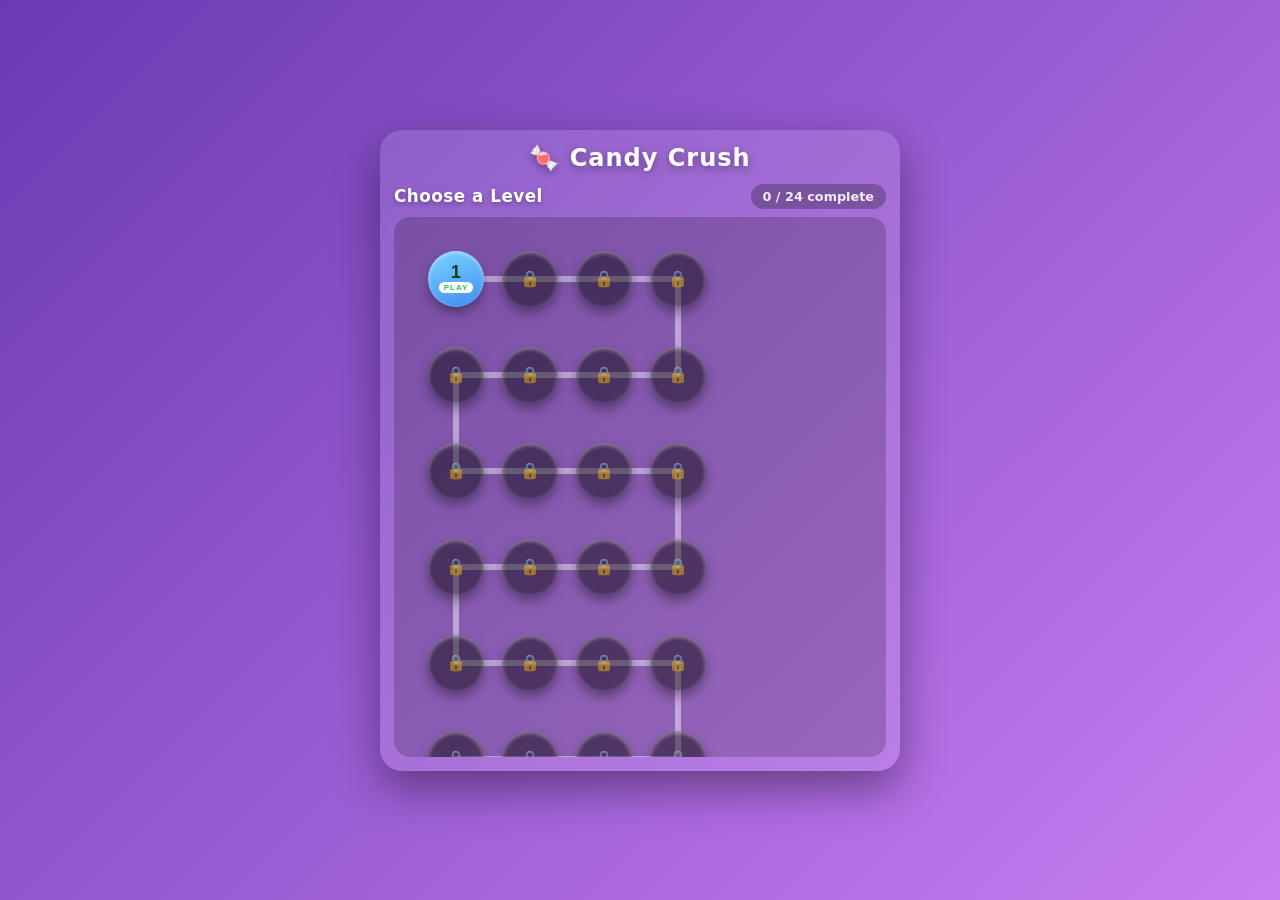
==== candy-crush.html @ fc4955db "Add single-file offline version (candy-crush.html)" ====
<!DOCTYPE html>
<html lang="en">
<head>
  <meta charset="UTF-8" />
  <meta name="viewport" content="width=device-width, initial-scale=1.0, maximum-scale=1.0, user-scalable=no, viewport-fit=cover" />
  <meta name="theme-color" content="#6a3ab2" />
  <meta name="apple-mobile-web-app-capable" content="yes" />
  <title>Candy Crush - Match 3 Game</title>
  <style>
* {
  margin: 0;
  padding: 0;
  box-sizing: border-box;
  -webkit-tap-highlight-color: transparent;
}

:root {
  --bg-1: #6a3ab2;
  --bg-2: #c87df2;
  --btn: #ff6b6b;
  --btn-hover: #ff5252;
  --gold: #ffd93d;
}

html, body {
  overscroll-behavior: none;
}

body {
  font-family: 'Segoe UI', 'Poppins', system-ui, sans-serif;
  min-height: 100vh;
  display: flex;
  align-items: center;
  justify-content: center;
  background: linear-gradient(135deg, var(--bg-1), var(--bg-2));
  background-attachment: fixed;
  padding: 12px;
  overflow: hidden;
  touch-action: manipulation;
  -webkit-user-select: none;
  user-select: none;
  -webkit-touch-callout: none;
}

.game-container {
  width: min(92vw, 520px);
  max-height: 96vh;
  display: flex;
  flex-direction: column;
  gap: 12px;
  padding: 14px;
  border-radius: 22px;
  background: rgba(255, 255, 255, 0.12);
  box-shadow: 0 18px 45px rgba(0, 0, 0, 0.4);
  backdrop-filter: blur(6px);
}

.hud {
  display: flex;
  justify-content: space-between;
  gap: 6px;
}

.hud-item {
  flex: 1;
  text-align: center;
  background: rgba(0, 0, 0, 0.25);
  border-radius: 12px;
  padding: 8px 4px;
  color: #fff;
}

.hud-label {
  display: block;
  font-size: 0.7rem;
  text-transform: uppercase;
  letter-spacing: 1px;
  opacity: 0.85;
}

.hud-value {
  display: block;
  font-size: 1.35rem;
  font-weight: 800;
  line-height: 1.2;
  text-shadow: 0 2px 4px rgba(0, 0, 0, 0.3);
}

.progress-bar {
  height: 14px;
  border-radius: 10px;
  background: rgba(0, 0, 0, 0.3);
  overflow: hidden;
}

.progress-fill {
  height: 100%;
  width: 0%;
  border-radius: 10px;
  background: linear-gradient(90deg, #ffd93d, #ff8f3a);
  transition: width 0.4s ease;
}

.board-wrapper {
  position: relative;
}

.board {
  display: grid;
  grid-template-columns: repeat(8, 1fr);
  gap: 5px;
  background: linear-gradient(160deg, #3b1d6e, #241040);
  border-radius: 16px;
  padding: 8px;
  box-shadow: inset 0 4px 14px rgba(0, 0, 0, 0.5);
  user-select: none;
  -webkit-user-select: none;
  touch-action: none;
}

.cell {
  aspect-ratio: 1;
  border-radius: 14px;
  display: flex;
  align-items: center;
  justify-content: center;
  font-size: clamp(22px, 5.5vw, 34px);
  cursor: pointer;
  transition: transform 0.12s ease;
  position: relative;
}

.cell:hover {
  transform: scale(1.08);
}

.cell.selected {
  outline: 3px solid var(--gold);
  box-shadow: 0 0 0 3px rgba(255, 217, 61, 0.35);
  transform: scale(1.1);
}

.cell.float-anim {
  animation: floaty 0.5s ease;
}

@keyframes floaty {
  0%   { transform: translateY(0) scale(1); }
  40%  { transform: translateY(-14px) scale(1.12); }
  70%  { transform: translateY(-6px) scale(1.05); }
  100% { transform: translateY(0) scale(1); }
}

.cell.pop-anim {
  animation: pop 0.35s ease forwards;
}

@keyframes pop {
  0%   { transform: scale(1); opacity: 1; }
  100% { transform: scale(0); opacity: 0; }
}

.cell.swap-anim {
  transition: transform 0.25s ease;
}

.cell.fall-anim {
  transition: transform 0.3s ease;
}

.overlay {
  position: absolute;
  inset: 0;
  display: flex;
  align-items: center;
  justify-content: center;
  background: rgba(20, 5, 40, 0.75);
  border-radius: 16px;
  z-index: 10;
}

.overlay.hidden {
  display: none;
}

.overlay-card {
  background: linear-gradient(160deg, #ffd93d, #ff9f1c);
  color: #572825;
  border-radius: 20px;
  padding: 28px 30px;
  text-align: center;
  max-width: 85%;
  box-shadow: 0 12px 30px rgba(0, 0, 0, 0.5);
  animation: popIn 0.35s ease;
}

@keyframes popIn {
  0%   { transform: scale(0.7); opacity: 0; }
  100% { transform: scale(1); opacity: 1; }
}

.overlay-card h1 {
  font-size: 1.7rem;
  margin-bottom: 8px;
}

.overlay-card p {
  font-size: 0.95rem;
  margin-bottom: 12px;
  font-weight: 600;
  white-space: pre-line;
}

.overlay-stars {
  font-size: 2.6rem;
  letter-spacing: 12px;
  margin-bottom: 12px;
  text-shadow: 0 3px 8px rgba(0, 0, 0, 0.35);
  animation: starPop 0.5s ease;
}

.overlay-stars.hidden {
  display: none;
}

.star {
  color: #ffd700;
}

.star-empty {
  color: rgba(255, 255, 255, 0.35);
  text-shadow: none;
}

@keyframes starPop {
  0%   { transform: scale(0) rotate(-30deg); opacity: 0; }
  70%  { transform: scale(1.25) rotate(8deg); }
  100% { transform: scale(1) rotate(0); opacity: 1; }
}

.overlay-card button,
.btn-secondary {
  border: none;
  border-radius: 40px;
  padding: 12px 34px;
  font-size: 1rem;
  font-weight: 800;
  color: #fff;
  background: var(--btn);
  cursor: pointer;
  letter-spacing: 0.5px;
  box-shadow: 0 5px 0 #b83c3c;
  transition: background 0.15s ease, transform 0.1s ease, box-shadow 0.1s ease;
}

.overlay-card button:hover,
.btn-secondary:hover {
  background: var(--btn-hover);
}

.overlay-card button:active,
.btn-secondary:active {
  transform: translateY(3px);
  box-shadow: 0 2px 0 #b83c3c;
}

.tips {
  display: flex;
  align-items: center;
  justify-content: space-between;
  gap: 10px;
  color: rgba(255, 255, 255, 0.95);
  font-size: 0.85rem;
  font-weight: 600;
}

.tips .btn-secondary {
  padding: 9px 20px;
  font-size: 0.85rem;
  background: rgba(255, 255, 255, 0.2);
  box-shadow: 0 4px 0 rgba(0, 0, 0, 0.25);
}

.tips .btn-secondary:active {
  box-shadow: 0 2px 0 rgba(0, 0, 0, 0.25);
}

.tips .btn-secondary:hover {
  background: rgba(255, 255, 255, 0.32);
}

@media (max-width: 420px) {
  .tips {
    flex-direction: column;
    gap: 8px;
  }
}

/* ---------- Brand ---------- */
.brand {
  text-align: center;
}

.brand-title {
  font-size: 1.5rem;
  font-weight: 900;
  color: #fff;
  letter-spacing: 1px;
  text-shadow: 0 3px 8px rgba(0, 0, 0, 0.35);
}

/* ---------- Views ---------- */
.view.hidden {
  display: none;
}

/* ---------- Level map ---------- */
.map-view {
  width: 100%;
}

.map-header {
  display: flex;
  align-items: center;
  justify-content: space-between;
  margin-bottom: 8px;
}

.map-header h2 {
  color: #fff;
  font-size: 1.05rem;
  letter-spacing: 0.5px;
  text-shadow: 0 2px 5px rgba(0, 0, 0, 0.3);
}

.map-stats {
  color: rgba(255, 255, 255, 0.9);
  font-weight: 700;
  font-size: 0.8rem;
  background: rgba(0, 0, 0, 0.25);
  padding: 5px 12px;
  border-radius: 20px;
}

.map-list {
  position: relative;
  overflow-y: auto;
  -webkit-overflow-scrolling: touch;
  border-radius: 16px;
  background: rgba(0, 0, 0, 0.18);
  padding: 6px;
  scrollbar-width: thin;
}

.map-path {
  position: absolute;
  top: 0;
  left: 0;
  pointer-events: none;
}

.level-bubble {
  position: absolute;
  width: 56px;
  height: 56px;
  border-radius: 50%;
  border: none;
  display: flex;
  flex-direction: column;
  align-items: center;
  justify-content: center;
  font-weight: 900;
  font-size: 1.1rem;
  color: #fff;
  cursor: pointer;
  box-shadow: 0 6px 12px rgba(0, 0, 0, 0.35), inset 0 2px 4px rgba(255, 255, 255, 0.4);
  transition: transform 0.12s ease;
}

.level-bubble:hover {
  transform: scale(1.1);
}

.bubble-num {
  line-height: 1;
}

.level-bubble.done {
  background: linear-gradient(160deg, #ffd93d, #ff9f1c);
  color: #5a3b10;
}

.level-bubble.current {
  background: linear-gradient(160deg, #6dff7e, #1fc95e);
  color: #063d17;
  animation: pulse-glow 1.2s ease-in-out infinite;
}

.level-bubble.locked {
  background: rgba(0, 0, 0, 0.45);
  color: rgba(255, 255, 255, 0.55);
  cursor: not-allowed;
  font-size: 1rem;
  animation: none;
}

.level-bubble:not(.done):not(.locked) {
  background: linear-gradient(160deg, #7dd3ff, #3c8df1);
}

@keyframes pulse-glow {
  0%, 100% { box-shadow: 0 6px 12px rgba(0, 0, 0, 0.35), 0 0 0 0 rgba(109, 255, 126, 0.7); }
  50%      { box-shadow: 0 6px 12px rgba(0, 0, 0, 0.35), 0 0 0 12px rgba(109, 255, 126, 0); }
}

.bubble-tag {
  font-size: 0.5rem;
  font-weight: 900;
  letter-spacing: 1px;
  text-transform: uppercase;
  background: #fff;
  color: #1fc95e;
  border-radius: 20px;
  padding: 1px 5px;
  margin-top: 1px;
}

.bubble-stars {
  font-size: 0.55rem;
  color: #fff;
  letter-spacing: 1px;
  line-height: 1;
  margin-top: 1px;
}

.level-bubble.done .bubble-stars {
  color: #fff3bf;
}

.star-dim {
  color: rgba(255, 255, 255, 0.4);
}

/* ---------- Overlay actions ---------- */
.overlay-actions {
  display: flex;
  gap: 10px;
  justify-content: center;
}

.overlay-actions button.hidden {
  display: none;
}

.overlay-actions #overlayMapBtn {
  background: rgba(255, 255, 255, 0.25);
  box-shadow: 0 5px 0 rgba(0, 0, 0, 0.25);
}

.overlay-actions #overlayMapBtn:hover {
  background: rgba(255, 255, 255, 0.4);
}

.overlay-actions #overlayMapBtn:active {
  box-shadow: 0 2px 0 rgba(0, 0, 0, 0.25);
}

/* ---------- Tips buttons ---------- */
.btn-row {
  display: flex;
  gap: 8px;
}
</style>
</head>
<body>
  <div class="game-container">

    <header class="brand">
      <span class="brand-title">🍬 Candy Crush</span>
    </header>

    <!-- LEVEL MAP -->
    <section id="mapView" class="view">
      <header class="map-header">
        <h2>Choose a Level</h2>
        <span class="map-stats" id="mapProgress"></span>
      </header>
      <div id="mapList" class="map-list"></div>
    </section>

    <!-- GAME -->
    <section id="gameView" class="view hidden">
      <header class="hud">
        <div class="hud-item">
          <span class="hud-label">Score</span>
          <span class="hud-value" id="score">0</span>
        </div>
        <div class="hud-item">
          <span class="hud-label">Moves</span>
          <span class="hud-value" id="moves">30</span>
        </div>
        <div class="hud-item">
          <span class="hud-label">Level</span>
          <span class="hud-value" id="level">1</span>
        </div>
        <div class="hud-item" id="targetBox">
          <span class="hud-label">Target</span>
          <span class="hud-value" id="target">1000</span>
        </div>
      </header>

      <div class="progress-bar">
        <div class="progress-fill" id="progressFill"></div>
      </div>

      <div class="board-wrapper">
        <div class="board" id="board"></div>
        <div class="overlay" id="overlay">
          <div class="overlay-card">
            <h1 id="overlayTitle">Level 1</h1>
            <p id="overlayText"></p>
            <div class="overlay-stars hidden" id="overlayStars"></div>
            <div class="overlay-actions">
              <button type="button" id="overlayMapBtn">Map</button>
              <button type="button" id="overlayBtn">Play</button>
            </div>
          </div>
        </div>
      </div>

      <footer class="tips">
        <span>🍬 Swap candies to match 3+</span>
        <div class="btn-row">
          <button type="button" class="btn-secondary" id="mapBtn">🗺️ Map</button>
          <button type="button" class="btn-secondary" id="restartBtn">🔄 Restart</button>
        </div>
      </footer>
    </section>
  </div>

  <script>
(() => {
  'use strict';

  const ROWS = 8;
  const COLS = 8;
  const SWIPE_THRESHOLD = 20;
  const CANDIES = [
    { emoji: '🍎', color: '#ff5a5a' },
    { emoji: '🍇', color: '#9b5afe' },
    { emoji: '🍩', color: '#ffb347' },
    { emoji: '🍓', color: '#ff8fab' },
    { emoji: '🍊', color: '#ff914d' },
    { emoji: '🍒', color: '#e63946' },
  ];
  const COLORS = CANDIES.map(c => c.color);

  // ---------- Level definitions (Candy Crush style) ----------
  const LEVELS = [];
  (function initLevels() {
    for (let i = 1; i <= 24; i++) {
      const target = Math.floor(800 * Math.pow(1.22, i - 1) / 10) * 10;
      const moves = Math.max(17, 32 - Math.floor((i - 1) / 2));
      const types = Math.min(6, 5 + Math.floor((i - 1) / 4));
      const base = { target, moves, types };
      if (i % 4 === 0 && i < 24) {
        base.collect = { candy: i % CANDIES.length, count: 12 + (i % 3) * 4 };
      }
      LEVELS.push(base);
    }
  })();

  function getLevelConfig(l) {
    const idx = Math.max(1, Math.min(LEVELS.length, l)) - 1;
    return Object.assign({}, LEVELS[idx]);
  }

  const state = {
    board: [],
    selected: null,
    score: 0,
    moves: 30,
    level: 1,
    target: 1000,
    candyTypes: 5,
    collected: 0,
    busy: false,
    running: false,
    firstMatch: true,
    save: { level: 1, best: {} },
  };

  const gameView = document.getElementById('gameView');
  const mapView = document.getElementById('mapView');
  const mapListEl = document.getElementById('mapList');
  const mapProgressEl = document.getElementById('mapProgress');
  const boardEl = document.getElementById('board');
  const scoreEl = document.getElementById('score');
  const movesEl = document.getElementById('moves');
  const levelEl = document.getElementById('level');
  const targetEl = document.getElementById('target');
  const targetLabelEl = document.querySelector('#targetBox .hud-label');
  const progressEl = document.getElementById('progressFill');
  const overlayEl = document.getElementById('overlay');
  const overlayTitle = document.getElementById('overlayTitle');
  const overlayText = document.getElementById('overlayText');
  const overlayStarsEl = document.getElementById('overlayStars');
  const overlayBtn = document.getElementById('overlayBtn');
  const overlayMapBtn = document.getElementById('overlayMapBtn');
  const mapBtn = document.getElementById('mapBtn');
  const restartBtn = document.getElementById('restartBtn');

  // ---------- Audio (Web Audio API, no files needed) ----------
  const AudioCtx = window.AudioContext || window.webkitAudioContext;
  let audioCtx = null;

  function ensureAudio() {
    if (!audioCtx) audioCtx = new AudioCtx();
    if (audioCtx.state === 'suspended') audioCtx.resume();
  }

  function blipTone(freq, dur = 0.08, type = 'sine', vol = 0.15) {
    if (!audioCtx) return;
    const osc = audioCtx.createOscillator();
    const gain = audioCtx.createGain();
    osc.type = type;
    osc.frequency.value = freq;
    gain.gain.setValueAtTime(vol, audioCtx.currentTime);
    gain.gain.exponentialRampToValueAtTime(0.001, audioCtx.currentTime + dur);
    osc.connect(gain);
    gain.connect(audioCtx.destination);
    osc.start();
    osc.stop(audioCtx.currentTime + dur);
  }

  const sounds = {
    select: () => blipTone(620, 0.06, 'triangle', 0.1),
    swap: () => blipTone(380, 0.07, 'sine', 0.1),
    bad: () => { blipTone(160, 0.12, 'sawtooth', 0.08); },
    match: (n) => blipTone(520 + n * 90, 0.1, 'square', 0.09),
    combo: (n) => blipTone(400 + n * 120, 0.12, 'triangle', 0.12),
    win: () => { [523, 659, 784, 1047].forEach((f, i) => setTimeout(() => blipTone(f, 0.18, 'triangle', 0.14), i * 130)); },
    lose: () => { [392, 330, 262, 196].forEach((f, i) => setTimeout(() => blipTone(f, 0.2, 'sawtooth', 0.1), i * 160)); },
  };

  // ---------- Board creation ----------
  function randomCandy() {
    return Math.floor(Math.random() * state.candyTypes);
  }

  function createBoard() {
    const grid = [];
    for (let r = 0; r < ROWS; r++) {
      grid[r] = [];
      for (let c = 0; c < COLS; c++) {
        do { grid[r][c] = randomCandy(); }
        while (isPartOfMatch(grid, r, c));
      }
    }
    return grid;
  }

  function isPartOfMatch(grid, r, c) {
    const v = grid[r][c];
    if (v === undefined) return false;
    if (c >= 2 && grid[r][c - 1] === v && grid[r][c - 2] === v) return true;
    if (r >= 2 && grid[r - 1][c] === v && grid[r - 2][c] === v) return true;
    return false;
  }

  // ---------- Levels & progress ----------
  function calcStars(score, target) {
    if (score >= Math.ceil(target * 1.5)) return 3;
    if (score >= Math.ceil(target * 1.25)) return 2;
    return 1;
  }

  function isGoalMet() {
    const cfg = getLevelConfig(state.level);
    if (cfg.collect) return state.collected >= cfg.collect.count;
    return state.score >= cfg.target;
  }

  function goalText(cfg) {
    if (cfg.collect) {
      return `Collect ${cfg.collect.count} ${CANDIES[cfg.collect.candy].emoji} in ${cfg.moves} moves.\nExtra score helps: ${cfg.target.toLocaleString()}`;
    }
    return `Reach ${cfg.target.toLocaleString()} points in ${cfg.moves} moves.`;
  }

  // optional test hook (?dbg in URL)
  if (window.location.search.indexOf('dbg') !== -1) {
    window.__game = {
      state,
      LEVELS,
      checkEndGame,
      calcStars,
      isGoalMet,
      goalText,
      enterLevel,
      openMap,
    };
  }

  const SAVE_KEY = 'candyCrushSave';

  function loadProgress() {
    try {
      const raw = localStorage.getItem(SAVE_KEY);
      if (raw) {
        const data = JSON.parse(raw);
        if (data && typeof data.level === 'number') {
          const lvl = Math.max(1, Math.min(LEVELS.length, data.level));
          state.save = {
            level: lvl,
            best: (data.best && typeof data.best === 'object') ? data.best : {},
          };
          state.level = lvl;
        }
      }
    } catch (e) {
      state.save = { level: 1, best: {} };
    }
  }

  function saveProgress() {
    try {
      localStorage.setItem(SAVE_KEY, JSON.stringify(state.save));
    } catch (e) { /* private mode / quota: ignore */ }
  }

  function recordCompletion(level, score, stars) {
    const prev = state.save.best[level];
    if (!prev || score > prev.score) {
      state.save.best[level] = { score, stars };
    }
  }

  // ---------- Rendering ----------
  function render() {
    if (!state.board.length) {
      state.board = createBoard();
    }
    boardEl.innerHTML = '';
    for (let r = 0; r < ROWS; r++) {
      for (let c = 0; c < COLS; c++) {
        const v = state.board[r][c];
        if (v === null || v === undefined) {
          state.board[r][c] = randomCandy();
        }
        const cell = document.createElement('div');
        cell.className = 'cell';
        cell.dataset.row = r;
        cell.dataset.col = c;
        cell.textContent = CANDIES[state.board[r][c]].emoji;
        cell.style.backgroundColor = COLORS[state.board[r][c]];
        boardEl.appendChild(cell);
      }
    }
  }

  function cellEl(r, c) {
    return boardEl.querySelector(`[data-row="${r}"][data-col="${c}"]`);
  }

  function updateHud() {
    const cfg = getLevelConfig(state.level);
    scoreEl.textContent = state.score.toLocaleString();
    movesEl.textContent = state.moves;
    levelEl.textContent = state.level;
    let pct;
    if (cfg.collect) {
      targetLabelEl.textContent = 'Collect';
      targetEl.textContent = `${CANDIES[cfg.collect.candy].emoji} ${Math.min(state.collected, cfg.collect.count)}/${cfg.collect.count}`;
      pct = (state.collected / cfg.collect.count) * 100;
    } else {
      targetLabelEl.textContent = 'Target';
      targetEl.textContent = cfg.target.toLocaleString();
      pct = (state.score / cfg.target) * 100;
    }
    progressEl.style.width = Math.min(100, Math.round(pct)) + '%';
  }

  // ---------- Matching ----------
  function findAllMatches() {
    const matches = new Set();
    // horizontal
    for (let r = 0; r < ROWS; r++) {
      for (let c = 0; c < COLS - 2; c++) {
        const v = state.board[r][c];
        if (v === null) continue;
        let len = 1;
        while (c + len < COLS && state.board[r][c + len] === v) len++;
        if (len >= 3) {
          for (let c2 = c; c2 < c + len; c2++) matches.add(`${r},${c2}`);
        }
        c += len - 1;
      }
    }
    // vertical
    for (let c = 0; c < COLS; c++) {
      for (let r = 0; r < ROWS - 2; r++) {
        const v = state.board[r][c];
        if (v === null) continue;
        let len = 1;
        while (r + len < ROWS && state.board[r + len][c] === v) len++;
        if (len >= 3) {
          for (let r2 = r; r2 < r + len; r2++) matches.add(`${r2},${c}`);
        }
        r += len - 1;
      }
    }
    return [...matches].map(s => {
      const [r, c] = s.split(',').map(Number);
      return { r, c };
    });
  }

  function anyMovesLeft() {
    const b = state.board;
    for (let r = 0; r < ROWS; r++) {
      for (let c = 0; c < COLS; c++) {
        if (c + 1 < COLS) {
          [b[r][c], b[r][c + 1]] = [b[r][c + 1], b[r][c]];
          if (findAllMatches().length) { [b[r][c], b[r][c + 1]] = [b[r][c + 1], b[r][c]]; return true; }
          [b[r][c], b[r][c + 1]] = [b[r][c + 1], b[r][c]];
        }
        if (r + 1 < ROWS) {
          [b[r][c], b[r + 1][c]] = [b[r + 1][c], b[r][c]];
          if (findAllMatches().length) { [b[r][c], b[r + 1][c]] = [b[r + 1][c], b[r][c]]; return true; }
          [b[r][c], b[r + 1][c]] = [b[r + 1][c], b[r][c]];
        }
      }
    }
    return false;
  }

  // ---------- Swap & flow ----------
  async function trySwap(r1, c1, r2, c2) {
    if (state.busy || !state.running) return;
    const b = state.board;
    [b[r1][c1], b[r2][c2]] = [b[r2][c2], b[r1][c1]];

    const matches = findAllMatches();
    if (!matches.length) {
      [b[r1][c1], b[r2][c2]] = [b[r2][c2], b[r1][c1]];
      sounds.bad();
      animateInvalid(r1, c1, r2, c2);
      return;
    }

    state.busy = true;
    state.selected = null;
    state.moves--;
    sounds.swap();
    try {
      const el1 = cellEl(r1, c1);
      const el2 = cellEl(r2, c2);
      if (el1) el1.classList.add('swap-anim');
      if (el2) el2.classList.add('swap-anim');
      updateHud();
      await wait(60);
      render();
      const m = findAllMatches();
      await processMatches(m, 1);
    } catch (err) {
      console.warn('swap error', err);
    } finally {
      state.busy = false;
      updateHud();
      render();
      checkEndGame();
    }
  }

  async function processMatches(matches, combo) {
    if (!matches.length) return;

    if (combo > 1) sounds.combo(combo);
    else sounds.match(matches.length);

    // pop animation
    for (const { r, c } of matches) {
      if (state.board[r][c] === null || state.board[r][c] === undefined) continue;
      const el = cellEl(r, c);
      if (el) {
        el.classList.add('pop-anim');
        const emoji = CANDIES[state.board[r][c]].emoji;
        const color = COLORS[state.board[r][c]];
        const ghost = document.createElement('div');
        ghost.className = 'cell pop-anim';
        ghost.textContent = emoji;
        ghost.style.backgroundColor = color;
        if (el.parentNode && el.nextSibling) {
          el.parentNode.insertBefore(ghost, el.nextSibling);
          setTimeout(() => ghost.remove(), 400);
        }
      }
    }

    // score
    const gained = matches.length * 10 * combo;
    state.score += gained;
    if (state.firstMatch) {
      state.firstMatch = false;
      sounds.select();
    }
    updateHud();

    await wait(360);

    // mark removed + count collections
    const cfg = getLevelConfig(state.level);
    for (const { r, c } of matches) {
      if (cfg.collect && state.board[r][c] === cfg.collect.candy) {
        state.collected++;
      }
      state.board[r][c] = null;
    }

    // gravity + refill
    applyGravity();
    refillBoard();

    render();
    updateHud();
    await wait(120);

    const next = findAllMatches();
    if (next.length) {
      await processMatches(next, combo + 1);
    }
  }

  function applyGravity() {
    for (let c = 0; c < COLS; c++) {
      let write = ROWS - 1;
      for (let r = ROWS - 1; r >= 0; r--) {
        if (state.board[r][c] !== null) {
          state.board[write][c] = state.board[r][c];
          if (write !== r) state.board[r][c] = null;
          write--;
        }
      }
    }
  }

  function refillBoard() {
    for (let r = 0; r < ROWS; r++) {
      for (let c = 0; c < COLS; c++) {
        if (state.board[r][c] === null) {
          state.board[r][c] = randomCandy();
        }
      }
    }
    for (let r = 0; r < ROWS; r++) {
      for (let c = 0; c < COLS; c++) {
        if (isPartOfMatch(state.board, r, c)) {
          state.board[r][c] = randomCandy();
          if (isPartOfMatch(state.board, r, c)) {
            state.board[r][c] = (state.board[r][c] + 1) % CANDIES.length;
          }
        }
      }
    }
  }

  // ---------- Interaction ----------
  let pointer = null;

  function clearSelection() {
    if (state.selected) {
      const el = cellEl(state.selected.r, state.selected.c);
      if (el) el.classList.remove('selected');
      state.selected = null;
    }
  }

  function handleTap(r, c, cell) {
    if (!state.running || state.busy) return;

    if (!state.selected) {
      state.selected = { r, c };
      cell.classList.add('selected');
      sounds.select();
      return;
    }

    const { r: sr, c: sc } = state.selected;
    const dist = Math.abs(r - sr) + Math.abs(c - sc);
    if (dist === 1) {
      clearSelection();
      trySwap(sr, sc, r, c);
    } else if (sr === r && sc === c) {
      cell.classList.remove('selected');
      state.selected = null;
    } else {
      const old = cellEl(sr, sc);
      if (old) old.classList.remove('selected');
      state.selected = { r, c };
      cell.classList.add('selected');
      sounds.select();
    }
  }

  function swapByDir(r, c, dr, dc) {
    const tr = r + dr;
    const tc = c + dc;
    if (tr < 0 || tr >= ROWS || tc < 0 || tc >= COLS) return;
    clearSelection();
    trySwap(r, c, tr, tc);
  }

  function handleCellClick(e) {
    if (!state.running || state.busy) return;
    ensureAudio();
    const cell = e.target.closest('.cell');
    if (!cell) return;
    handleTap(+cell.dataset.row, +cell.dataset.col, cell);
  }

  if (window.PointerEvent) {
    boardEl.addEventListener('pointerdown', (e) => {
      if (!state.running || state.busy) return;
      ensureAudio();
      const cell = e.target.closest ? e.target.closest('.cell') : null;
      if (!cell) return;
      pointer = { r: +cell.dataset.row, c: +cell.dataset.col, x: e.clientX, y: e.clientY, moved: false };
      e.preventDefault();
    });

    boardEl.addEventListener('pointermove', (e) => {
      if (!pointer || state.busy) return;
      const dx = e.clientX - pointer.x;
      const dy = e.clientY - pointer.y;
      if (Math.abs(dx) < SWIPE_THRESHOLD && Math.abs(dy) < SWIPE_THRESHOLD) return;
      pointer.moved = true;
      if (Math.abs(dx) >= Math.abs(dy)) swapByDir(pointer.r, pointer.c, 0, dx > 0 ? 1 : -1);
      else swapByDir(pointer.r, pointer.c, dy > 0 ? 1 : -1, 0);
      pointer = null;
    });

    boardEl.addEventListener('pointerup', (e) => {
      if (!pointer) return;
      const { r, c, moved } = pointer;
      const cell = e.target.closest ? e.target.closest('.cell') : null;
      pointer = null;
      if (moved || !cell) return;
      handleTap(r, c, cell);
    });

    boardEl.addEventListener('pointercancel', () => { pointer = null; });
    boardEl.addEventListener('lostpointercapture', () => { pointer = null; });
  } else {
    boardEl.addEventListener('click', handleCellClick);
  }

  function animateInvalid(r1, c1, r2, c2) {
    const a = cellEl(r1, c1);
    const b = cellEl(r2, c2);
    for (const el of [a, b]) {
      if (!el) continue;
      el.style.transition = 'transform 0.12s ease';
      el.style.transform = 'translateX(-6px)';
      setTimeout(() => { el.style.transform = 'translateX(6px)'; }, 120);
      setTimeout(() => { el.style.transform = ''; }, 240);
    }
  }

  // ---------- Game flow ----------
  function prepareLevel(lvl) {
    const cfg = getLevelConfig(lvl);
    state.level = lvl;
    state.score = 0;
    state.collected = 0;
    state.moves = cfg.moves;
    state.target = cfg.target;
    state.candyTypes = cfg.types;
    state.firstMatch = true;
    state.selected = null;
    state.busy = false;
    state.running = false;
    state.board = createBoard();
    if (!anyMovesLeft()) state.board = createBoard();
  }

  function beginLevel() {
    state.running = true;
    closeOverlay();
  }

  function enterLevel(lvl, withIntro) {
    ensureAudio();
    prepareLevel(lvl);
    closeMap();
    render();
    updateHud();
    if (withIntro) showIntro();
    else beginLevel();
  }

  function startNewGame() {
    state.level = 1;
    state.save = { level: 1, best: {} };
    localStorage.removeItem(SAVE_KEY);
    enterLevel(1, false);
  }

  function closeOverlay() {
    overlayEl.classList.add('hidden');
    overlayMapBtn.classList.add('hidden');
  }

  function renderStars(stars) {
    let html = '';
    for (let i = 1; i <= 3; i++) {
      html += `<span class="star${i <= stars ? '' : ' star-empty'}">★</span>`;
    }
    overlayStarsEl.innerHTML = html;
    overlayStarsEl.classList.remove('hidden');
  }

  function showOverlay(title, text, primaryLabel, stars, secondaryLabel) {
    overlayTitle.textContent = title;
    overlayText.textContent = text;
    overlayBtn.textContent = primaryLabel;
    if (typeof stars === 'number') renderStars(stars);
    else overlayStarsEl.classList.add('hidden');
    if (secondaryLabel) {
      overlayMapBtn.textContent = secondaryLabel;
      overlayMapBtn.classList.remove('hidden');
    } else {
      overlayMapBtn.classList.add('hidden');
    }
    overlayEl.classList.remove('hidden');
  }

  function showIntro() {
    const cfg = getLevelConfig(state.level);
    showOverlay(`Level ${state.level}`, goalText(cfg), 'Play', undefined, 'Map');
    overlayBtn.onclick = () => beginLevel();
    overlayMapBtn.onclick = () => openMap();
  }

  function checkEndGame() {
    if (state.moves <= 0 || isGoalMet()) {
      if (isGoalMet()) {
        state.running = false;
        sounds.win();
        const stars = calcStars(state.score, state.target);
        recordCompletion(state.level, state.score, stars);
        const next = state.level + 1;
        state.save.level = Math.min(LEVELS.length, Math.max(state.save.level, next));
        saveProgress();
        const cfg = getLevelConfig(state.level);
        const resultText = cfg.collect
          ? `Collected ${Math.min(state.collected, cfg.collect.count)}/${cfg.collect.count} ${CANDIES[cfg.collect.candy].emoji}`
          : `Scored ${state.score.toLocaleString()}`;
        const hasNext = state.level < LEVELS.length;
        showOverlay('Level Complete! 🎉', `${resultText} with ${stars} star${stars > 1 ? 's' : ''}.`, hasNext ? 'Next Level' : 'Map', stars, hasNext ? undefined : undefined);
        overlayBtn.onclick = () => {
          if (hasNext) enterLevel(state.level + 1, false);
          else openMap();
        };
      } else {
        state.running = false;
        sounds.lose();
        const cfg = getLevelConfig(state.level);
        const goalTextNow = cfg.collect
          ? `Collect ${cfg.collect.count} ${CANDIES[cfg.collect.candy].emoji} · ${state.collected}/${cfg.collect.count}`
          : `Reach ${cfg.target.toLocaleString()} · ${state.score.toLocaleString()}`;
        showOverlay('Level Failed 😢', `Out of moves!\nGoal: ${goalTextNow}`, 'Try Again', undefined, 'Map');
        overlayBtn.onclick = () => enterLevel(state.level, false);
        overlayMapBtn.onclick = () => openMap();
      }
    }
  }

  // ---------- Level map (Candy Crush style) ----------
  function openMap() {
    state.running = false;
    renderMap();
    gameView.classList.add('hidden');
    mapView.classList.remove('hidden');
  }

  function closeMap() {
    mapView.classList.add('hidden');
    gameView.classList.remove('hidden');
  }

  function renderMap() {
    mapListEl.innerHTML = '';
    const done = Object.keys(state.save.best).length;
    mapProgressEl.textContent = `${done} / ${LEVELS.length} complete`;

    const tile = 56, gapX = 74, gapY = 96, marginX = 34, top = 34;
    const perRow = 4;
    const rows = Math.ceil(LEVELS.length / perRow);

    // winding path points
    const points = [];
    for (let i = 1; i <= LEVELS.length; i++) {
      const row = Math.floor((i - 1) / perRow);
      let col = (i - 1) % perRow;
      if (row % 2 === 1) col = perRow - 1 - col;
      const x = marginX + col * gapX;
      const y = top + row * gapY;
      points.push({ x, y, i });
    }

    const svg = document.createElementNS('http://www.w3.org/2000/svg', 'svg');
    svg.setAttribute('class', 'map-path');
    svg.setAttribute('width', '100%');
    svg.setAttribute('height', rows * gapY + top * 2);
    const poly = document.createElementNS('http://www.w3.org/2000/svg', 'path');
    const d = points.map((p, idx) => `${idx === 0 ? 'M' : 'L'}${p.x + tile / 2} ${p.y + tile / 2}`).join(' ');
    poly.setAttribute('d', d);
    poly.setAttribute('fill', 'none');
    poly.setAttribute('stroke', 'rgba(255,255,255,0.45)');
    poly.setAttribute('stroke-width', '6');
    poly.setAttribute('stroke-linecap', 'round');
    poly.setAttribute('stroke-linejoin', 'round');
    svg.appendChild(poly);
    mapListEl.appendChild(svg);

    const max = state.save.level;
    for (const p of points) {
      const cfg = LEVELS[p.i - 1];
      const best = state.save.best[p.i];
      const unlocked = p.i <= max;
      const isCur = unlocked && p.i >= max;
      const el = document.createElement('button');
      el.type = 'button';
      el.className = 'level-bubble' + (best ? ' done' : '') + (isCur ? ' current' : '') + (unlocked ? '' : ' locked');
      el.dataset.level = p.i;
      el.style.left = p.x + 'px';
      el.style.top = p.y + 'px';
      let inner = `<span class="bubble-num">${p.i}</span>`;
      if (best) {
        inner += `<span class="bubble-stars">${'★'.repeat(best.stars)}<span class="star-dim">${'★'.repeat(3 - best.stars)}</span></span>`;
      }
      if (!unlocked) {
        el.innerHTML = `<span class="bubble-num">🔒</span>`;
      } else if (isCur && !best) {
        el.innerHTML = `${inner}<span class="bubble-tag">PLAY</span>`;
      } else {
        el.innerHTML = inner;
      }
      if (cfg.collect && unlocked) {
        el.title = `Level ${p.i}: collect ${cfg.collect.count} ${CANDIES[cfg.collect.candy].emoji}`;
      }
      mapListEl.appendChild(el);
    }

    const h = rows * gapY + top * 2;
    mapListEl.style.height = Math.min(h + 24, 540) + 'px';
  }

  mapListEl.addEventListener('click', (e) => {
    const b = e.target.closest('.level-bubble');
    if (!b) return;
    const lvl = +b.dataset.level;
    if (lvl > state.save.level) return;
    enterLevel(lvl, true);
  });

  // ---------- Helpers ----------
  function wait(ms) {
    return new Promise(res => setTimeout(res, ms));
  }

  // ---------- No-refresh guards ----------
  document.addEventListener('submit', (e) => e.preventDefault());
  document.addEventListener('contextmenu', (e) => e.preventDefault());
  window.addEventListener('keydown', (e) => {
    if (e.key === 'F5' || (e.ctrlKey && (e.key === 'r' || e.key === 'R'))) {
      if (state.running && !state.busy) {
        saveProgress();
      }
    }
  });

  // ---------- Offline support (service worker) ----------
  if ('serviceWorker' in navigator) {
    window.addEventListener('load', () => {
      navigator.serviceWorker.register('./sw.js').catch(() => {});
    });
  }

  // ---------- Wire up ----------
  mapBtn.addEventListener('click', () => {
    ensureAudio();
    openMap();
  });

  restartBtn.addEventListener('click', () => {
    ensureAudio();
    enterLevel(state.level, false);
  });

  overlayBtn.addEventListener('click', () => {
    ensureAudio();
    beginLevel();
  });

  overlayMapBtn.addEventListener('click', () => {
    openMap();
  });

  // ---------- Boot ----------
  loadProgress();
  renderMap();
  gameView.classList.add('hidden');
  mapView.classList.remove('hidden');
})();
</script>
</body>
</html>
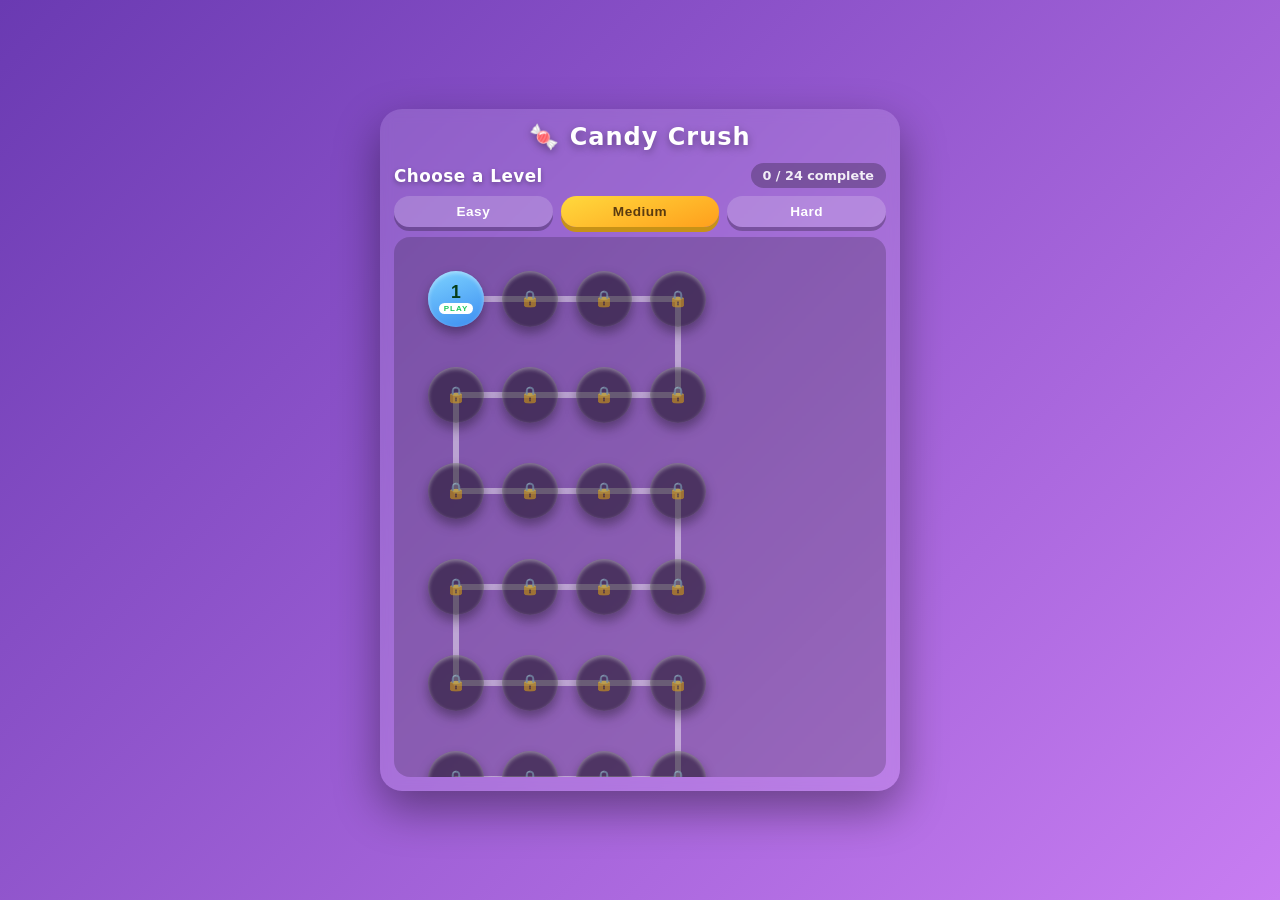
==== commit ac4c439c: "Add Easy/Medium/Hard difficulty with per-difficulty progress" ====
--- a/candy-crush.html
+++ b/candy-crush.html
@@ -340,6 +340,44 @@
   background: rgba(0, 0, 0, 0.25);
   padding: 5px 12px;
   border-radius: 20px;
+}
+
+/* ---------- Difficulty selector ---------- */
+.diff-row {
+  display: flex;
+  gap: 8px;
+  justify-content: center;
+  margin: 0 0 10px 0;
+}
+
+.diff-btn {
+  flex: 1;
+  border: none;
+  border-radius: 30px;
+  padding: 8px 0;
+  font-weight: 800;
+  font-size: 0.85rem;
+  letter-spacing: 0.5px;
+  color: #fff;
+  background: rgba(255, 255, 255, 0.18);
+  box-shadow: 0 4px 0 rgba(0, 0, 0, 0.25);
+  cursor: pointer;
+  transition: background 0.15s ease, transform 0.1s ease, box-shadow 0.1s ease;
+}
+
+.diff-btn:hover {
+  background: rgba(255, 255, 255, 0.32);
+}
+
+.diff-btn:active {
+  transform: translateY(2px);
+  box-shadow: 0 2px 0 rgba(0, 0, 0, 0.25);
+}
+
+.diff-btn.active {
+  background: linear-gradient(160deg, #ffd93d, #ff9f1c);
+  color: #5a3b10;
+  box-shadow: 0 5px 0 #c79217;
 }
 
 .map-list {
@@ -470,6 +508,17 @@
   display: flex;
   gap: 8px;
 }
+
+/* ---------- Board shuffle (stuck board) ---------- */
+.board.shuffle-anim {
+  animation: shuffleFlick 0.5s ease;
+}
+
+@keyframes shuffleFlick {
+  0%, 100% { transform: rotate(0deg) scale(1); }
+  25%      { transform: rotate(-1.5deg) scale(1.02); }
+  75%      { transform: rotate(1.5deg) scale(1.02); }
+}
 </style>
 </head>
 <body>
@@ -485,6 +534,11 @@
         <h2>Choose a Level</h2>
         <span class="map-stats" id="mapProgress"></span>
       </header>
+      <div class="diff-row" id="diffRow">
+        <button type="button" class="diff-btn" data-diff="easy">Easy</button>
+        <button type="button" class="diff-btn active" data-diff="medium">Medium</button>
+        <button type="button" class="diff-btn" data-diff="hard">Hard</button>
+      </div>
       <div id="mapList" class="map-list"></div>
     </section>
 
@@ -572,7 +626,22 @@
 
   function getLevelConfig(l) {
     const idx = Math.max(1, Math.min(LEVELS.length, l)) - 1;
-    return Object.assign({}, LEVELS[idx]);
+    const base = LEVELS[idx];
+    const cfg = Object.assign({}, base);
+    if (cfg.collect) cfg.collect = Object.assign({}, base.collect);
+    const d = state.difficulty;
+    if (d === 'easy') {
+      cfg.target = Math.max(300, Math.floor(base.target * 0.7 / 10) * 10);
+      cfg.moves = base.moves + 4;
+      cfg.types = Math.max(3, base.types - 1);
+      if (cfg.collect) cfg.collect.count = Math.max(4, Math.floor(base.collect.count * 0.65));
+    } else if (d === 'hard') {
+      cfg.target = Math.floor(base.target * 1.4 / 10) * 10;
+      cfg.moves = Math.max(14, base.moves - 3);
+      cfg.types = Math.min(6, base.types + 1);
+      if (cfg.collect) cfg.collect.count = base.collect.count + 2;
+    }
+    return cfg;
   }
 
   const state = {
@@ -587,8 +656,23 @@
     busy: false,
     running: false,
     firstMatch: true,
-    save: { level: 1, best: {} },
+    difficulty: 'medium',
+    save: makeFreshSave(),
   };
+
+  function makeFreshSave() {
+    return {
+      diff: {
+        easy: { level: 1, best: {} },
+        medium: { level: 1, best: {} },
+        hard: { level: 1, best: {} },
+      },
+    };
+  }
+
+  function curSave() {
+    return state.save.diff[state.difficulty];
+  }
 
   const gameView = document.getElementById('gameView');
   const mapView = document.getElementById('mapView');
@@ -693,12 +777,20 @@
     window.__game = {
       state,
       LEVELS,
+      getLevelConfig,
       checkEndGame,
       calcStars,
       isGoalMet,
       goalText,
       enterLevel,
       openMap,
+      trySwap,
+      shuffleBoard,
+      resolveIfStuck,
+      createBoard,
+      findAllMatches,
+      anyMovesLeft,
+      cascadePeak: () => cascadePeak,
     };
   }
 
@@ -709,18 +801,32 @@
       const raw = localStorage.getItem(SAVE_KEY);
       if (raw) {
         const data = JSON.parse(raw);
-        if (data && typeof data.level === 'number') {
-          const lvl = Math.max(1, Math.min(LEVELS.length, data.level));
+        if (data && data.diff && typeof data.diff === 'object') {
+          const diff = data.diff;
           state.save = {
-            level: lvl,
-            best: (data.best && typeof data.best === 'object') ? data.best : {},
+            diff: {
+              easy: normalizeDiffSave(diff.easy),
+              medium: normalizeDiffSave(diff.medium),
+              hard: normalizeDiffSave(diff.hard),
+            },
           };
-          state.level = lvl;
+        } else if (data && typeof data.level === 'number') {
+          state.save = makeFreshSave();
+          const migrated = normalizeDiffSave({ level: data.level, best: (data.best && typeof data.best === 'object') ? data.best : {} });
+          state.save.diff.medium = migrated;
         }
       }
     } catch (e) {
-      state.save = { level: 1, best: {} };
-    }
+      state.save = makeFreshSave();
+    }
+  }
+
+  function normalizeDiffSave(s, lvl) {
+    const o = (s && typeof s === 'object') ? s : {};
+    return {
+      level: Math.max(1, Math.min(LEVELS.length, (typeof o.level === 'number' ? o.level : lvl || 1))),
+      best: (o.best && typeof o.best === 'object') ? o.best : {},
+    };
   }
 
   function saveProgress() {
@@ -730,9 +836,10 @@
   }
 
   function recordCompletion(level, score, stars) {
-    const prev = state.save.best[level];
+    const cur = curSave();
+    const prev = cur.best[level];
     if (!prev || score > prev.score) {
-      state.save.best[level] = { score, stars };
+      cur.best[level] = { score, stars };
     }
   }
 
@@ -767,7 +874,7 @@
     const cfg = getLevelConfig(state.level);
     scoreEl.textContent = state.score.toLocaleString();
     movesEl.textContent = state.moves;
-    levelEl.textContent = state.level;
+    levelEl.textContent = state.level + ' · ' + state.difficulty[0].toUpperCase();
     let pct;
     if (cfg.collect) {
       targetLabelEl.textContent = 'Collect';
@@ -878,6 +985,7 @@
 
     if (combo > 1) sounds.combo(combo);
     else sounds.match(matches.length);
+    if (combo > cascadePeak) cascadePeak = combo;
 
     // pop animation
     for (const { r, c } of matches) {
@@ -929,6 +1037,9 @@
     const next = findAllMatches();
     if (next.length) {
       await processMatches(next, combo + 1);
+    } else {
+      const shuffled = resolveIfStuck();
+      if (shuffled) await shuffled;
     }
   }
 
@@ -948,22 +1059,38 @@
   function refillBoard() {
     for (let r = 0; r < ROWS; r++) {
       for (let c = 0; c < COLS; c++) {
-        if (state.board[r][c] === null) {
+        if (state.board[r][c] === null || state.board[r][c] === undefined) {
           state.board[r][c] = randomCandy();
         }
       }
     }
-    for (let r = 0; r < ROWS; r++) {
-      for (let c = 0; c < COLS; c++) {
-        if (isPartOfMatch(state.board, r, c)) {
-          state.board[r][c] = randomCandy();
-          if (isPartOfMatch(state.board, r, c)) {
-            state.board[r][c] = (state.board[r][c] + 1) % CANDIES.length;
-          }
-        }
-      }
-    }
-  }
+  }
+
+  async function shuffleBoard() {
+    let tries = 0;
+    do {
+      state.board = createBoard();
+      tries++;
+    } while (!anyMovesLeft() && tries < 200);
+    render();
+    if (boardEl) {
+      boardEl.classList.add('shuffle-anim');
+      sounds.bad();
+      await wait(500);
+      boardEl.classList.remove('shuffle-anim');
+    }
+    updateHud();
+  }
+
+  function resolveIfStuck() {
+    if (state.running && state.moves > 0 && !isGoalMet() && !anyMovesLeft()) {
+      return shuffleBoard();
+    }
+    return null;
+  }
+
+  // Sync-able declared vars
+  let cascadePeak = 0;
 
   // ---------- Interaction ----------
   let pointer = null;
@@ -1081,7 +1208,11 @@
     state.busy = false;
     state.running = false;
     state.board = createBoard();
-    if (!anyMovesLeft()) state.board = createBoard();
+    let guard = 0;
+    while (!anyMovesLeft() && guard < 200) {
+      state.board = createBoard();
+      guard++;
+    }
   }
 
   function beginLevel() {
@@ -1101,7 +1232,7 @@
 
   function startNewGame() {
     state.level = 1;
-    state.save = { level: 1, best: {} };
+    state.save = makeFreshSave();
     localStorage.removeItem(SAVE_KEY);
     enterLevel(1, false);
   }
@@ -1150,7 +1281,7 @@
         const stars = calcStars(state.score, state.target);
         recordCompletion(state.level, state.score, stars);
         const next = state.level + 1;
-        state.save.level = Math.min(LEVELS.length, Math.max(state.save.level, next));
+        curSave().level = Math.min(LEVELS.length, Math.max(curSave().level, next));
         saveProgress();
         const cfg = getLevelConfig(state.level);
         const resultText = cfg.collect
@@ -1191,7 +1322,8 @@
 
   function renderMap() {
     mapListEl.innerHTML = '';
-    const done = Object.keys(state.save.best).length;
+    const cur = curSave();
+    const done = Object.keys(cur.best).length;
     mapProgressEl.textContent = `${done} / ${LEVELS.length} complete`;
 
     const tile = 56, gapX = 74, gapY = 96, marginX = 34, top = 34;
@@ -1224,10 +1356,10 @@
     svg.appendChild(poly);
     mapListEl.appendChild(svg);
 
-    const max = state.save.level;
+    const max = cur.level;
     for (const p of points) {
       const cfg = LEVELS[p.i - 1];
-      const best = state.save.best[p.i];
+      const best = cur.best[p.i];
       const unlocked = p.i <= max;
       const isCur = unlocked && p.i >= max;
       const el = document.createElement('button');
@@ -1261,8 +1393,29 @@
     const b = e.target.closest('.level-bubble');
     if (!b) return;
     const lvl = +b.dataset.level;
-    if (lvl > state.save.level) return;
+    if (lvl > curSave().level) return;
     enterLevel(lvl, true);
+  });
+
+  const diffRow = document.getElementById('diffRow');
+  const diffBtns = diffRow ? Array.from(diffRow.querySelectorAll('.diff-btn')) : [];
+
+  function setDifficulty(d) {
+    if (!state.save.diff[d]) return;
+    state.difficulty = d;
+    state.level = curSave().level;
+    saveProgress();
+    for (const btn of diffBtns) {
+      btn.classList.toggle('active', btn.dataset.diff === d);
+    }
+    renderMap();
+  }
+
+  diffRow.addEventListener('click', (e) => {
+    const btn = e.target.closest('.diff-btn');
+    if (!btn || btn.dataset.diff === state.difficulty) return;
+    ensureAudio();
+    setDifficulty(btn.dataset.diff);
   });
 
   // ---------- Helpers ----------
@@ -1310,7 +1463,7 @@
 
   // ---------- Boot ----------
   loadProgress();
-  renderMap();
+  setDifficulty(state.difficulty);
   gameView.classList.add('hidden');
   mapView.classList.remove('hidden');
 })();
